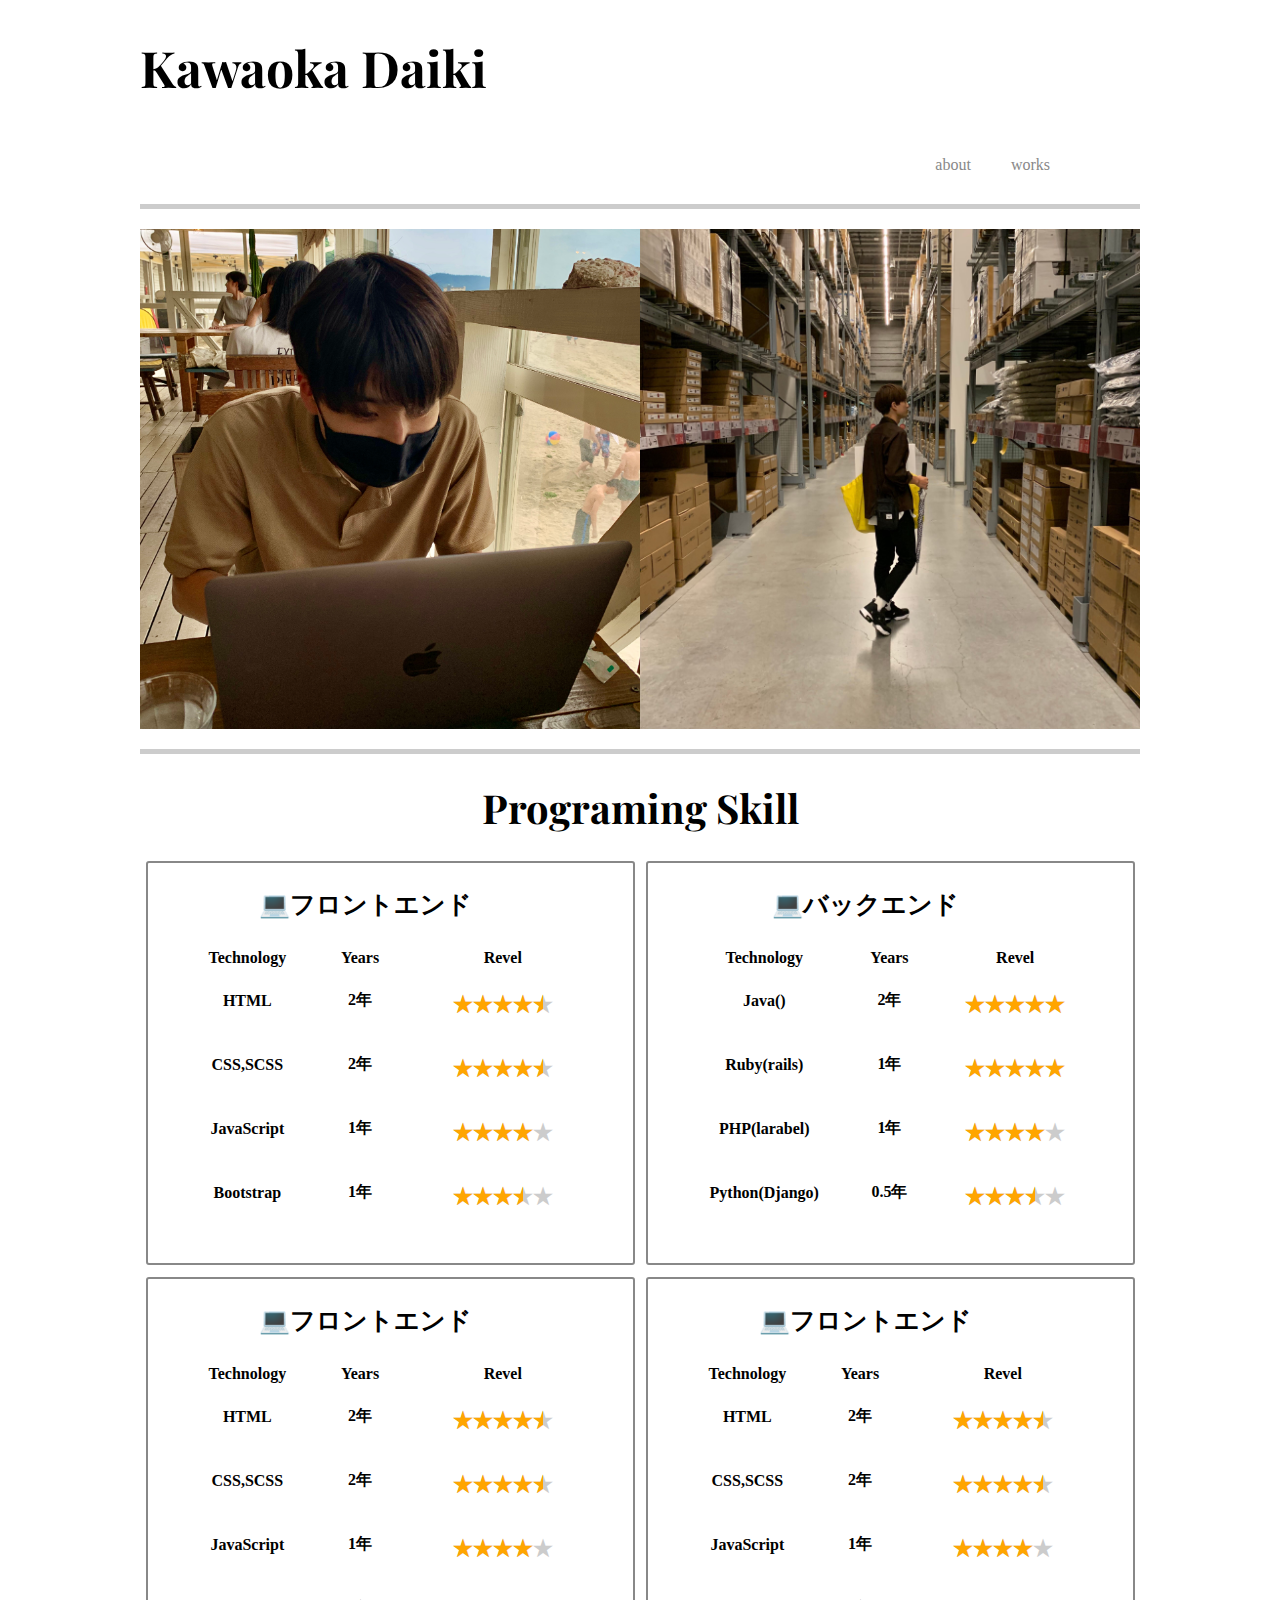
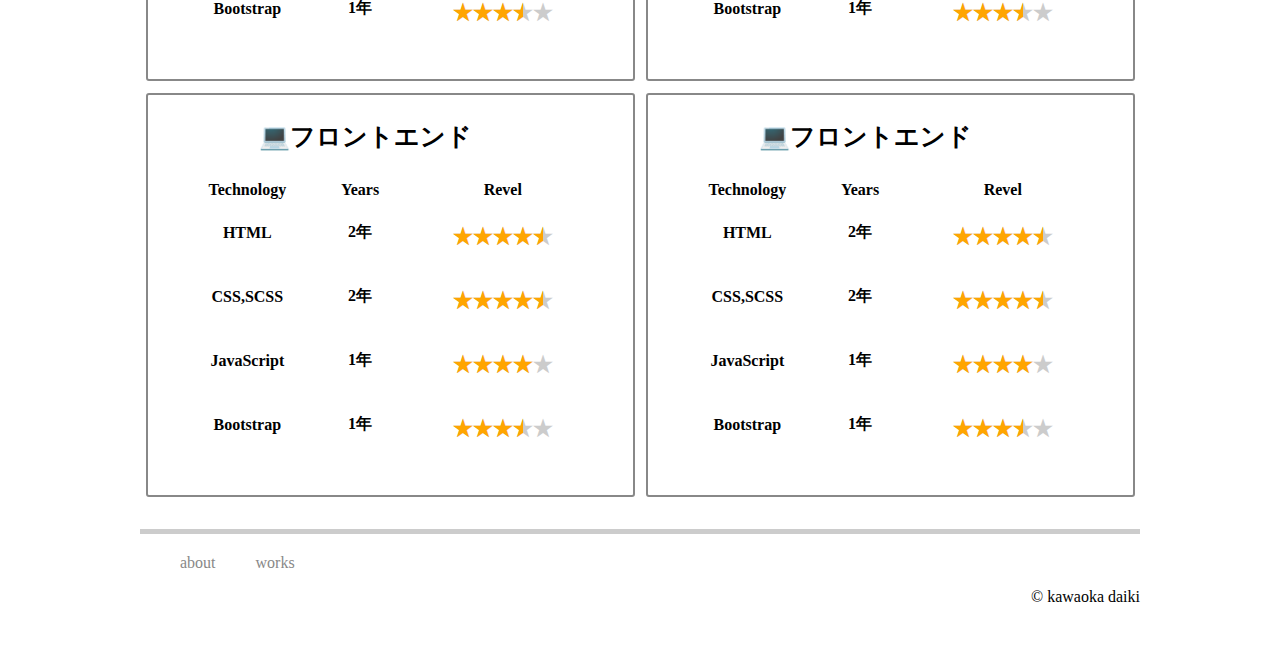
==== index.html @ 65410114 "first commit" ====
<!DOCTYPE html>
<html lang="ja">
<head>
  <meta charset="UTF-8">
  <meta name="viewport" content="width=device-width, initial-scale=1.0">
  <link href="css/style.css" rel="stylesheet" type="text/css">
  <link rel="stylesheet" href="https://use.fontawesome.com/releases/v5.5.0/css/all.css" integrity="sha384-B4dIYHKNBt8Bc12p+WXckhzcICo0wtJAoU8YZTY5qE0Id1GSseTk6S+L3BlXeVIU" crossorigin="anonymous">
  <link href="https://fonts.googleapis.com/css2?family=Playfair+Display:wght@500&display=swap" rel="stylesheet">
  <title>Document</title>
</head>
<body>
  <header>
    <h1 class="logo"><a href="index.html" class="logo-a">Kawaoka Daiki</a></h1>
    <nav>
      <ul class="page-change-nav">
        <li class="about"><a href="about.html" class="header-nav">about</a></li>
        <li class="works"><a href="#" class="header-nav">works</a></li>
      </ul>
    </nav>
    <ul class="snsbtniti">
      <li><a href="https://twitter.com/KawaokaD" class="flowbtn10"><i class="fab fa-twitter fa-fw"></i></a></li>
      <li><a href="https://www.instagram.com/k.daiki0807/" class="flowbtn10"><i class="fab fa-instagram fa-fw"></i></a></li>
      <li><a href="https://github.com/DaikiKawaoka" class="flowbtn10" aria-hidden="true"><i class="fab fa-github fa-fw"></i></a></li>
    </ul>
  </header>
  <main>
    <div class="main-top">
      <img src="img/IMG_5235.jpeg" class="main-img">
      <img src="img/IMG_4984.jpeg" class="main-img">
    </div>
    <div class="main-main">
      <h1 class="skill-title">Programing Skill</h1>
      <div class="skill-main">
        <div class="skill-matome-div">
          <div class="front-div skill-show">
            <table class="skill-table">
              <h3 class="skill-name">💻フロントエンド</h3>
              <tr>
                <th>Technology</th>
                <th>Years</th>
                <th>Revel</th>
              </tr>
              <tr class="skill-row">
                <th>HTML</th>
                <th>2年</th>
                <th><p class="rate rate4-5"></p></th>
              </tr>
              <tr class="skill-row">
                <th>CSS,SCSS</th>
                <th>2年</th>
                <th><p class="rate rate4-5"></p></th>
              </tr>
              <tr class="skill-row">
                <th>JavaScript</th>
                <th>1年</th>
                <th><p class="rate rate4"></p></th>
              </tr>
              <tr class="skill-row">
                <th>Bootstrap</th>
                <th>1年</th>
                <th><p class="rate rate3-5"></p></th>
              </tr>
            </table>
          </div>
          <div class="back-div skill-show">
            <table class="skill-table">
              <h3 class="skill-name">💻バックエンド</h3>
              <tr>
                <th>Technology</th>
                <th>Years</th>
                <th>Revel</th>
              </tr>
              <tr class="skill-row">
                <th>Java()</th>
                <th>2年</th>
                <th><p class="rate rate5"></p></th>
              </tr>
              <tr class="skill-row">
                <th>Ruby(rails)</th>
                <th>1年</th>
                <th><p class="rate rate5"></p></th>
              </tr>
              <tr class="skill-row">
                <th>PHP(larabel)</th>
                <th>1年</th>
                <th><p class="rate rate4"></p></th>
              </tr>
              <tr class="skill-row">
                <th>Python(Django)</th>
                <th>0.5年</th>
                <th><p class="rate rate3-5"></p></th>
              </tr>
            </table>
          </div>
        </div>
        <div class="skill-matome-div">
          <div class="db-div skill-show">
            <table class="skill-table">
              <h3 class="skill-name">💻フロントエンド</h3>
              <tr>
                <th>Technology</th>
                <th>Years</th>
                <th>Revel</th>
              </tr>
              <tr class="skill-row">
                <th>HTML</th>
                <th>2年</th>
                <th><p class="rate rate4-5"></p></th>
              </tr>
              <tr class="skill-row">
                <th>CSS,SCSS</th>
                <th>2年</th>
                <th><p class="rate rate4-5"></p></th>
              </tr>
              <tr class="skill-row">
                <th>JavaScript</th>
                <th>1年</th>
                <th><p class="rate rate4"></p></th>
              </tr>
              <tr class="skill-row">
                <th>Bootstrap</th>
                <th>1年</th>
                <th><p class="rate rate3-5"></p></th>
              </tr>
            </table>
          </div>
          <div class="infura-div skill-show">
            <table class="skill-table">
              <h3 class="skill-name">💻フロントエンド</h3>
              <tr>
                <th>Technology</th>
                <th>Years</th>
                <th>Revel</th>
              </tr>
              <tr class="skill-row">
                <th>HTML</th>
                <th>2年</th>
                <th><p class="rate rate4-5"></p></th>
              </tr>
              <tr class="skill-row">
                <th>CSS,SCSS</th>
                <th>2年</th>
                <th><p class="rate rate4-5"></p></th>
              </tr>
              <tr class="skill-row">
                <th>JavaScript</th>
                <th>1年</th>
                <th><p class="rate rate4"></p></th>
              </tr>
              <tr class="skill-row">
                <th>Bootstrap</th>
                <th>1年</th>
                <th><p class="rate rate3-5"></p></th>
              </tr>
            </table>
          </div>
        </div>
        <div class="skill-matome-div">
          <div class="other-div skill-show">
            <table class="skill-table">
              <h3 class="skill-name">💻フロントエンド</h3>
              <tr>
                <th>Technology</th>
                <th>Years</th>
                <th>Revel</th>
              </tr>
              <tr class="skill-row">
                <th>HTML</th>
                <th>2年</th>
                <th><p class="rate rate4-5"></p></th>
              </tr>
              <tr class="skill-row">
                <th>CSS,SCSS</th>
                <th>2年</th>
                <th><p class="rate rate4-5"></p></th>
              </tr>
              <tr class="skill-row">
                <th>JavaScript</th>
                <th>1年</th>
                <th><p class="rate rate4"></p></th>
              </tr>
              <tr class="skill-row">
                <th>Bootstrap</th>
                <th>1年</th>
                <th><p class="rate rate3-5"></p></th>
              </tr>
            </table>
          </div>
          <div class="sikaku-div skill-show">
            <table class="skill-table">
              <h3 class="skill-name">💻フロントエンド</h3>
              <tr>
                <th>Technology</th>
                <th>Years</th>
                <th>Revel</th>
              </tr>
              <tr class="skill-row">
                <th>HTML</th>
                <th>2年</th>
                <th><p class="rate rate4-5"></p></th>
              </tr>
              <tr class="skill-row">
                <th>CSS,SCSS</th>
                <th>2年</th>
                <th><p class="rate rate4-5"></p></th>
              </tr>
              <tr class="skill-row">
                <th>JavaScript</th>
                <th>1年</th>
                <th><p class="rate rate4"></p></th>
              </tr>
              <tr class="skill-row">
                <th>Bootstrap</th>
                <th>1年</th>
                <th><p class="rate rate3-5"></p></th>
              </tr>
            </table>
          </div>
        </div>
      </div>
    </div>
  </main>
  <footer>
    <nav>
      <ul class="footer-ul">
        <li class="about"><a href="#" class="header-nav">about</a></li>
        <li class="works"><a href="#" class="header-nav">works</a></li>
      </ul>
    </nav>
    <p class="footer-p">© kawaoka daiki</p>
  </footer>
</body>
</html>
---- css/style.css ----
body{
  margin: 0 auto 0 auto;
  padding: 0;
  width: 1000px;
  height: 100%;
}
header{
  display: flex;
  border-bottom: solid 5px #cccccc;
  padding-bottom: 70px;
}
.logo{
  font-size: 50px;
  font-family: 'Playfair Display', serif;
}
.logo-a{
  text-decoration: none;
  color: #000;
}

.page-change-nav{
  position: absolute;
  top:140px;
  right: 230px;
  list-style: none;
  display: flex;
}
/* a{
  padding: 12px 0 12px 0;
} */
.header-nav{
  text-decoration: none;
  color: #888888;
}
li{
  margin-left: 40px;
}
/* ボタン全体 */
.flowbtn10{
  display:inline-block;
  font-size:25px;
  margin-left: 25px;
  text-decoration:none;
  transition:.5s;
  color:#444;
  }
  .snsbtniti{
    display: flex;
    position: absolute;
    top: 50px;
    right: 230px;
    list-style: none;
  }

  .main-img{
    width: 500px;
    margin-bottom: 20px;
  }
  .main-top{
    display: flex;
    margin-top: 20px;
    border-bottom: solid 5px #cccccc;
  }
  .main-main{
  border-bottom: solid 5px #cccccc;
  margin-top: 20px;
  padding-bottom: 20px;
}
.skill-title{
  font-size: 40px;
  text-align: center;
  font-family: 'Playfair Display', serif;
}
/* .skill-main{
  width: 1000px;
  height: 800px;
  margin: 0 auto;
  border: #ccc solid;
} */
.skill-matome-div{
  display: flex;
  margin-bottom: 12px;
}
.skill-show{
  width: 485px;
  height: 400px;
  margin:0 auto;
  border: #888888 solid 2px;
  border-radius: 3px;
}
.skill-name{
  width: 90%;
  font-size: 25px;
  text-align: center;
}
.skill-table{
  width: 90%;
  margin: 0 auto;
}
.skill-row{
  height: 20px;
}

/* 星マーク ----------------------*/
.rate{
  position: relative;
  display: inline-block;
  width: 110px;
  height: 20px;
  font-size: 20px;
  }
  .rate::before,
  .rate::after{
  content: '★★★★★';
  }
  .rate::before{
  color: #ccc;
  }
  .rate::after{
  position: absolute;
  left:5px;
  top:0;
  color: #FFA500;
  overflow: hidden;
  }
  .rate.rate0::after{
  width: 0;
  }
  .rate.rate1::after{
  width: 1em;
  }
  .rate.rate1-5::after{
  width: 1.5em;
  }
  .rate.rate2::after{
  width: 2em;
  }
  .rate.rate2-5::after{
  width: 2.5em;
  }
  .rate.rate3::after{
  width: 3em;
  }
  .rate.rate3-5::after{
  width: 3.5em;
  }
  .rate.rate4::after{
  width: 4em;
  }
  .rate.rate4-5::after{
  width: 4.5em;
  }
  .rate.rate5::after{
  width: 5em;
  }
  /* -------------------------- */

footer{
  margin: 20px 0 0 0;
  height: 100px;
}
.footer-ul{
  display: flex;
  padding: 0;
  list-style: none;
}
.footer-p{
  text-align: right;
}
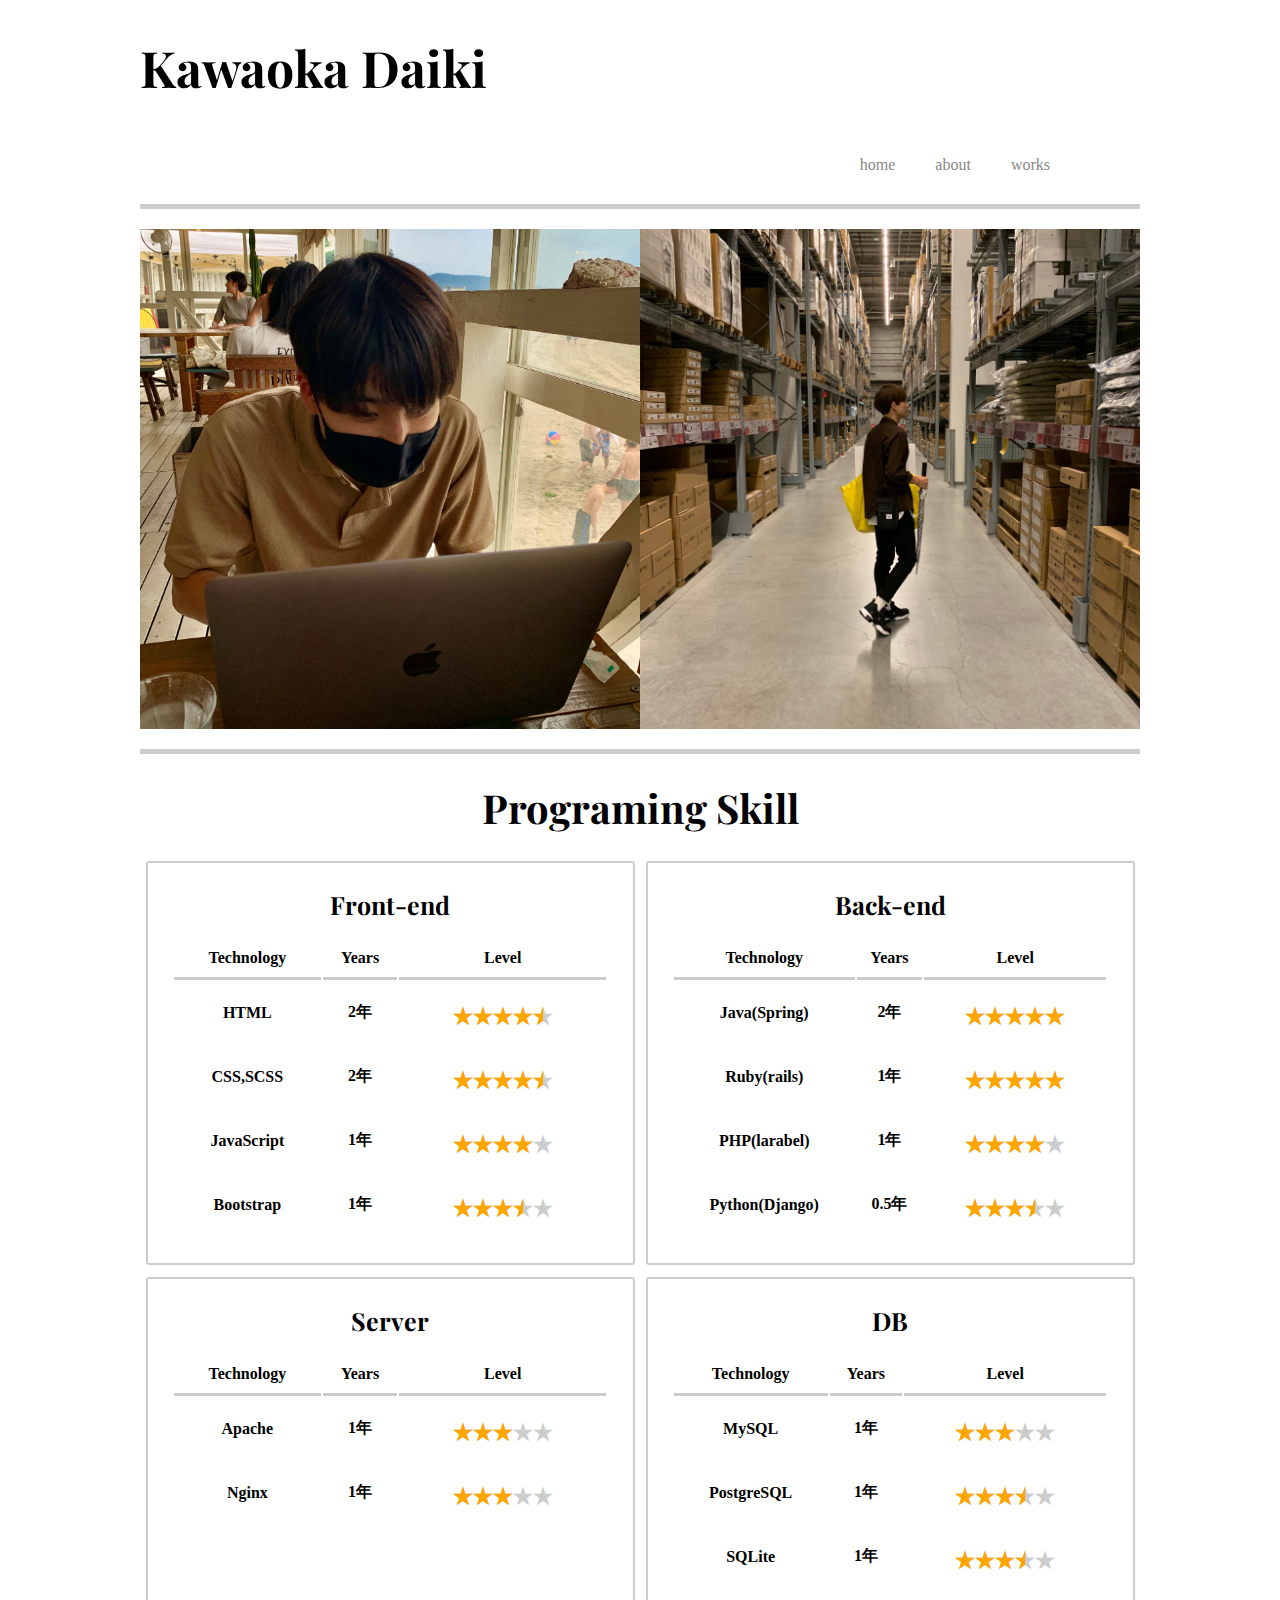
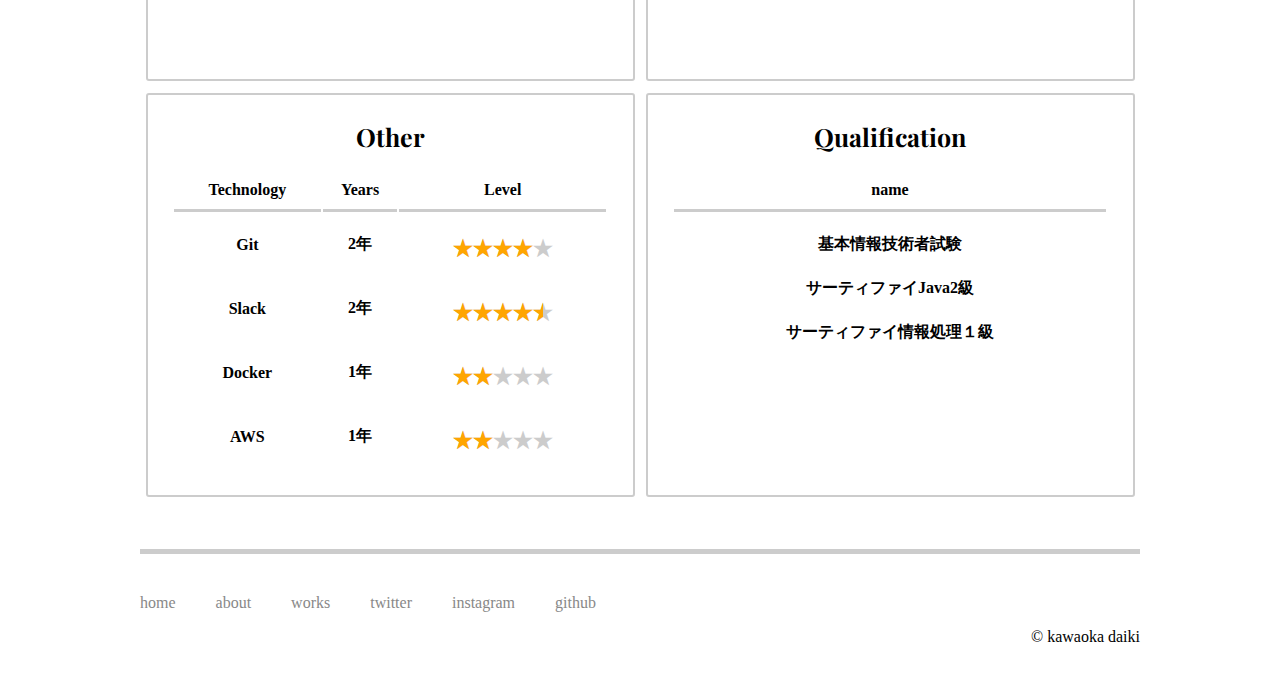
==== commit 388d1c9c: "create about page" ====
--- a/index.html
+++ b/index.html
@@ -6,21 +6,22 @@
   <link href="css/style.css" rel="stylesheet" type="text/css">
   <link rel="stylesheet" href="https://use.fontawesome.com/releases/v5.5.0/css/all.css" integrity="sha384-B4dIYHKNBt8Bc12p+WXckhzcICo0wtJAoU8YZTY5qE0Id1GSseTk6S+L3BlXeVIU" crossorigin="anonymous">
   <link href="https://fonts.googleapis.com/css2?family=Playfair+Display:wght@500&display=swap" rel="stylesheet">
-  <title>Document</title>
+  <title>Home Kawaoka Daiki</title>
 </head>
 <body>
   <header>
     <h1 class="logo"><a href="index.html" class="logo-a">Kawaoka Daiki</a></h1>
     <nav>
       <ul class="page-change-nav">
+        <li class="home"><a href="index.html" class="header-nav">home</a></li>
         <li class="about"><a href="about.html" class="header-nav">about</a></li>
-        <li class="works"><a href="#" class="header-nav">works</a></li>
+        <li class="works"><a href="works.html" class="header-nav">works</a></li>
       </ul>
     </nav>
     <ul class="snsbtniti">
-      <li><a href="https://twitter.com/KawaokaD" class="flowbtn10"><i class="fab fa-twitter fa-fw"></i></a></li>
-      <li><a href="https://www.instagram.com/k.daiki0807/" class="flowbtn10"><i class="fab fa-instagram fa-fw"></i></a></li>
-      <li><a href="https://github.com/DaikiKawaoka" class="flowbtn10" aria-hidden="true"><i class="fab fa-github fa-fw"></i></a></li>
+      <li><a href="https://twitter.com/KawaokaD" target="_blank" class="flowbtn10"><i class="fab fa-twitter fa-fw"></i></a></li>
+      <li><a href="https://www.instagram.com/k.daiki0807/" target="_blank" class="flowbtn10"><i class="fab fa-instagram fa-fw"></i></a></li>
+      <li><a href="https://github.com/DaikiKawaoka" target="_blank" class="flowbtn10" aria-hidden="true"><i class="fab fa-github fa-fw"></i></a></li>
     </ul>
   </header>
   <main>
@@ -34,11 +35,11 @@
         <div class="skill-matome-div">
           <div class="front-div skill-show">
             <table class="skill-table">
-              <h3 class="skill-name">💻フロントエンド</h3>
-              <tr>
-                <th>Technology</th>
-                <th>Years</th>
-                <th>Revel</th>
+              <h3 class="skill-name">Front-end</h3>
+              <tr>
+                <th class="aaa">Technology</th>
+                <th class="aaa">Years</th>
+                <th class="aaa">Level</th>
               </tr>
               <tr class="skill-row">
                 <th>HTML</th>
@@ -64,14 +65,14 @@
           </div>
           <div class="back-div skill-show">
             <table class="skill-table">
-              <h3 class="skill-name">💻バックエンド</h3>
-              <tr>
-                <th>Technology</th>
-                <th>Years</th>
-                <th>Revel</th>
-              </tr>
-              <tr class="skill-row">
-                <th>Java()</th>
+              <h3 class="skill-name">Back-end</h3>
+              <tr>
+                <th class="aaa">Technology</th>
+                <th class="aaa">Years</th>
+                <th class="aaa">Level</th>
+              </tr>
+              <tr class="skill-row">
+                <th>Java(Spring)</th>
                 <th>2年</th>
                 <th><p class="rate rate5"></p></th>
               </tr>
@@ -96,59 +97,44 @@
         <div class="skill-matome-div">
           <div class="db-div skill-show">
             <table class="skill-table">
-              <h3 class="skill-name">💻フロントエンド</h3>
-              <tr>
-                <th>Technology</th>
-                <th>Years</th>
-                <th>Revel</th>
-              </tr>
-              <tr class="skill-row">
-                <th>HTML</th>
-                <th>2年</th>
-                <th><p class="rate rate4-5"></p></th>
-              </tr>
-              <tr class="skill-row">
-                <th>CSS,SCSS</th>
-                <th>2年</th>
-                <th><p class="rate rate4-5"></p></th>
-              </tr>
-              <tr class="skill-row">
-                <th>JavaScript</th>
-                <th>1年</th>
-                <th><p class="rate rate4"></p></th>
-              </tr>
-              <tr class="skill-row">
-                <th>Bootstrap</th>
-                <th>1年</th>
-                <th><p class="rate rate3-5"></p></th>
+              <h3 class="skill-name">Server</h3>
+              <tr>
+                <th class="aaa">Technology</th>
+                <th class="aaa">Years</th>
+                <th class="aaa">Level</th>
+              </tr>
+              <tr class="skill-row">
+                <th>Apache</th>
+                <th>1年</th>
+                <th><p class="rate rate3"></p></th>
+              </tr>
+              <tr class="skill-row">
+                <th>Nginx</th>
+                <th>1年</th>
+                <th><p class="rate rate3"></p></th>
               </tr>
             </table>
           </div>
           <div class="infura-div skill-show">
             <table class="skill-table">
-              <h3 class="skill-name">💻フロントエンド</h3>
-              <tr>
-                <th>Technology</th>
-                <th>Years</th>
-                <th>Revel</th>
-              </tr>
-              <tr class="skill-row">
-                <th>HTML</th>
-                <th>2年</th>
-                <th><p class="rate rate4-5"></p></th>
-              </tr>
-              <tr class="skill-row">
-                <th>CSS,SCSS</th>
-                <th>2年</th>
-                <th><p class="rate rate4-5"></p></th>
-              </tr>
-              <tr class="skill-row">
-                <th>JavaScript</th>
-                <th>1年</th>
-                <th><p class="rate rate4"></p></th>
-              </tr>
-              <tr class="skill-row">
-                <th>Bootstrap</th>
+              <h3 class="skill-name">DB</h3>
+              <tr>
+                <th class="aaa">Technology</th>
+                <th class="aaa">Years</th>
+                <th class="aaa">Level</th>
+              </tr>
+              <tr class="skill-row">
+                <th>MySQL</th>
+                <th>1年</th>
+                <th><p class="rate rate3"></p></th>
+              </tr>
+              <tr class="skill-row">
+                <th>PostgreSQL</th>
+                <th>1年</th>
+                <th><p class="rate rate3-5"></p></th>
+              </tr>
+              <tr class="skill-row">
+                <th>SQLite</th>
                 <th>1年</th>
                 <th><p class="rate rate3-5"></p></th>
               </tr>
@@ -158,61 +144,48 @@
         <div class="skill-matome-div">
           <div class="other-div skill-show">
             <table class="skill-table">
-              <h3 class="skill-name">💻フロントエンド</h3>
-              <tr>
-                <th>Technology</th>
-                <th>Years</th>
-                <th>Revel</th>
-              </tr>
-              <tr class="skill-row">
-                <th>HTML</th>
+              <h3 class="skill-name">Other</h3>
+              <tr>
+                <th class="aaa">Technology</th>
+                <th class="aaa">Years</th>
+                <th class="aaa">Level</th>
+              </tr>
+              <tr class="skill-row">
+                <th>Git</th>
+                <th>2年</th>
+                <th><p class="rate rate4"></p></th>
+              </tr>
+              <tr class="skill-row">
+                <th>Slack</th>
                 <th>2年</th>
                 <th><p class="rate rate4-5"></p></th>
               </tr>
               <tr class="skill-row">
-                <th>CSS,SCSS</th>
-                <th>2年</th>
-                <th><p class="rate rate4-5"></p></th>
-              </tr>
-              <tr class="skill-row">
-                <th>JavaScript</th>
-                <th>1年</th>
-                <th><p class="rate rate4"></p></th>
-              </tr>
-              <tr class="skill-row">
-                <th>Bootstrap</th>
-                <th>1年</th>
-                <th><p class="rate rate3-5"></p></th>
+                <th>Docker</th>
+                <th>1年</th>
+                <th><p class="rate rate2"></p></th>
+              </tr>
+              <tr class="skill-row">
+                <th>AWS</th>
+                <th>1年</th>
+                <th><p class="rate rate2"></p></th>
               </tr>
             </table>
           </div>
           <div class="sikaku-div skill-show">
             <table class="skill-table">
-              <h3 class="skill-name">💻フロントエンド</h3>
-              <tr>
-                <th>Technology</th>
-                <th>Years</th>
-                <th>Revel</th>
-              </tr>
-              <tr class="skill-row">
-                <th>HTML</th>
-                <th>2年</th>
-                <th><p class="rate rate4-5"></p></th>
-              </tr>
-              <tr class="skill-row">
-                <th>CSS,SCSS</th>
-                <th>2年</th>
-                <th><p class="rate rate4-5"></p></th>
-              </tr>
-              <tr class="skill-row">
-                <th>JavaScript</th>
-                <th>1年</th>
-                <th><p class="rate rate4"></p></th>
-              </tr>
-              <tr class="skill-row">
-                <th>Bootstrap</th>
-                <th>1年</th>
-                <th><p class="rate rate3-5"></p></th>
+              <h3 class="skill-name">	Qualification</h3>
+              <tr class="skill-row">
+                <th class="skill-sikaku-row aaa">name</th>
+              </tr>
+              <tr class="skill-row">
+                <th class="skill-sikaku-row bbb">基本情報技術者試験</th>
+              </tr>
+              <tr class="skill-row skill-sikaku-row">
+                <th class="skill-sikaku-row">サーティファイJava2級</th>
+              </tr>
+              <tr class="skill-row skill-sikaku-row">
+                <th >サーティファイ情報処理１級</th>
               </tr>
             </table>
           </div>
@@ -223,8 +196,12 @@
   <footer>
     <nav>
       <ul class="footer-ul">
-        <li class="about"><a href="#" class="header-nav">about</a></li>
-        <li class="works"><a href="#" class="header-nav">works</a></li>
+        <li class="home footer-home"><a href="index.html" class="header-nav">home</a></li>
+        <li class="about"><a href="about.html" class="header-nav">about</a></li>
+        <li class="works"><a href="works.html" class="header-nav">works</a></li>
+        <li class="about"><a href="https://twitter.com/KawaokaD" target="_blank" class="header-nav">twitter</a></li>
+        <li class="works"><a href="https://www.instagram.com/k.daiki0807/" target="_blank" class="header-nav">instagram</a></li>
+        <li class="works"><a href="https://github.com/DaikiKawaoka" target="_blank" class="header-nav">github</a></li>
       </ul>
     </nav>
     <p class="footer-p">© kawaoka daiki</p>
--- a/css/style.css
+++ b/css/style.css
@@ -48,7 +48,7 @@
     display: flex;
     position: absolute;
     top: 50px;
-    right: 230px;
+    right: 220px;
     list-style: none;
   }
 
@@ -62,7 +62,6 @@
     border-bottom: solid 5px #cccccc;
   }
   .main-main{
-  border-bottom: solid 5px #cccccc;
   margin-top: 20px;
   padding-bottom: 20px;
 }
@@ -85,13 +84,15 @@
   width: 485px;
   height: 400px;
   margin:0 auto;
-  border: #888888 solid 2px;
+  border: #ccc solid 2px;
   border-radius: 3px;
 }
 .skill-name{
-  width: 90%;
+  width: 100%;
   font-size: 25px;
   text-align: center;
+  font-family: 'Playfair Display', serif;
+
 }
 .skill-table{
   width: 90%;
@@ -99,6 +100,16 @@
 }
 .skill-row{
   height: 20px;
+}
+.skill-sikaku-row{
+  padding-bottom: 20px;
+}
+.aaa{
+  padding-bottom: 10px;
+  border-bottom: #ccc solid;
+}
+.bbb{
+  padding-top: 20px;
 }
 
 /* 星マーク ----------------------*/
@@ -156,14 +167,47 @@
   /* -------------------------- */
 
 footer{
+  border-top: #ccc solid 5px;
   margin: 20px 0 0 0;
-  height: 100px;
+  height: 120px;
 }
 .footer-ul{
   display: flex;
   padding: 0;
   list-style: none;
+  margin-top: 40px;
 }
 .footer-p{
   text-align: right;
 }
+.footer-home{
+  margin-left: 0;
+}
+/* ----------------------------------- */
+
+/* about */
+
+.about-title{
+  margin-left: 20px;
+  font-size: 40px;
+  font-family: 'Playfair Display', serif;
+}
+.about-main-main{
+  display: flex;
+  padding-bottom: 40px;
+  border-bottom: #ccc solid 5px;
+}
+.about-img{
+  width: 250px;
+  border-radius: 2px;
+}
+.about-main-right{
+  margin-left: 40px;
+}
+.contact{
+}
+.mailaddress{
+  text-decoration:none;
+  color: #000;
+  font-family: 'Playfair Display', serif;
+}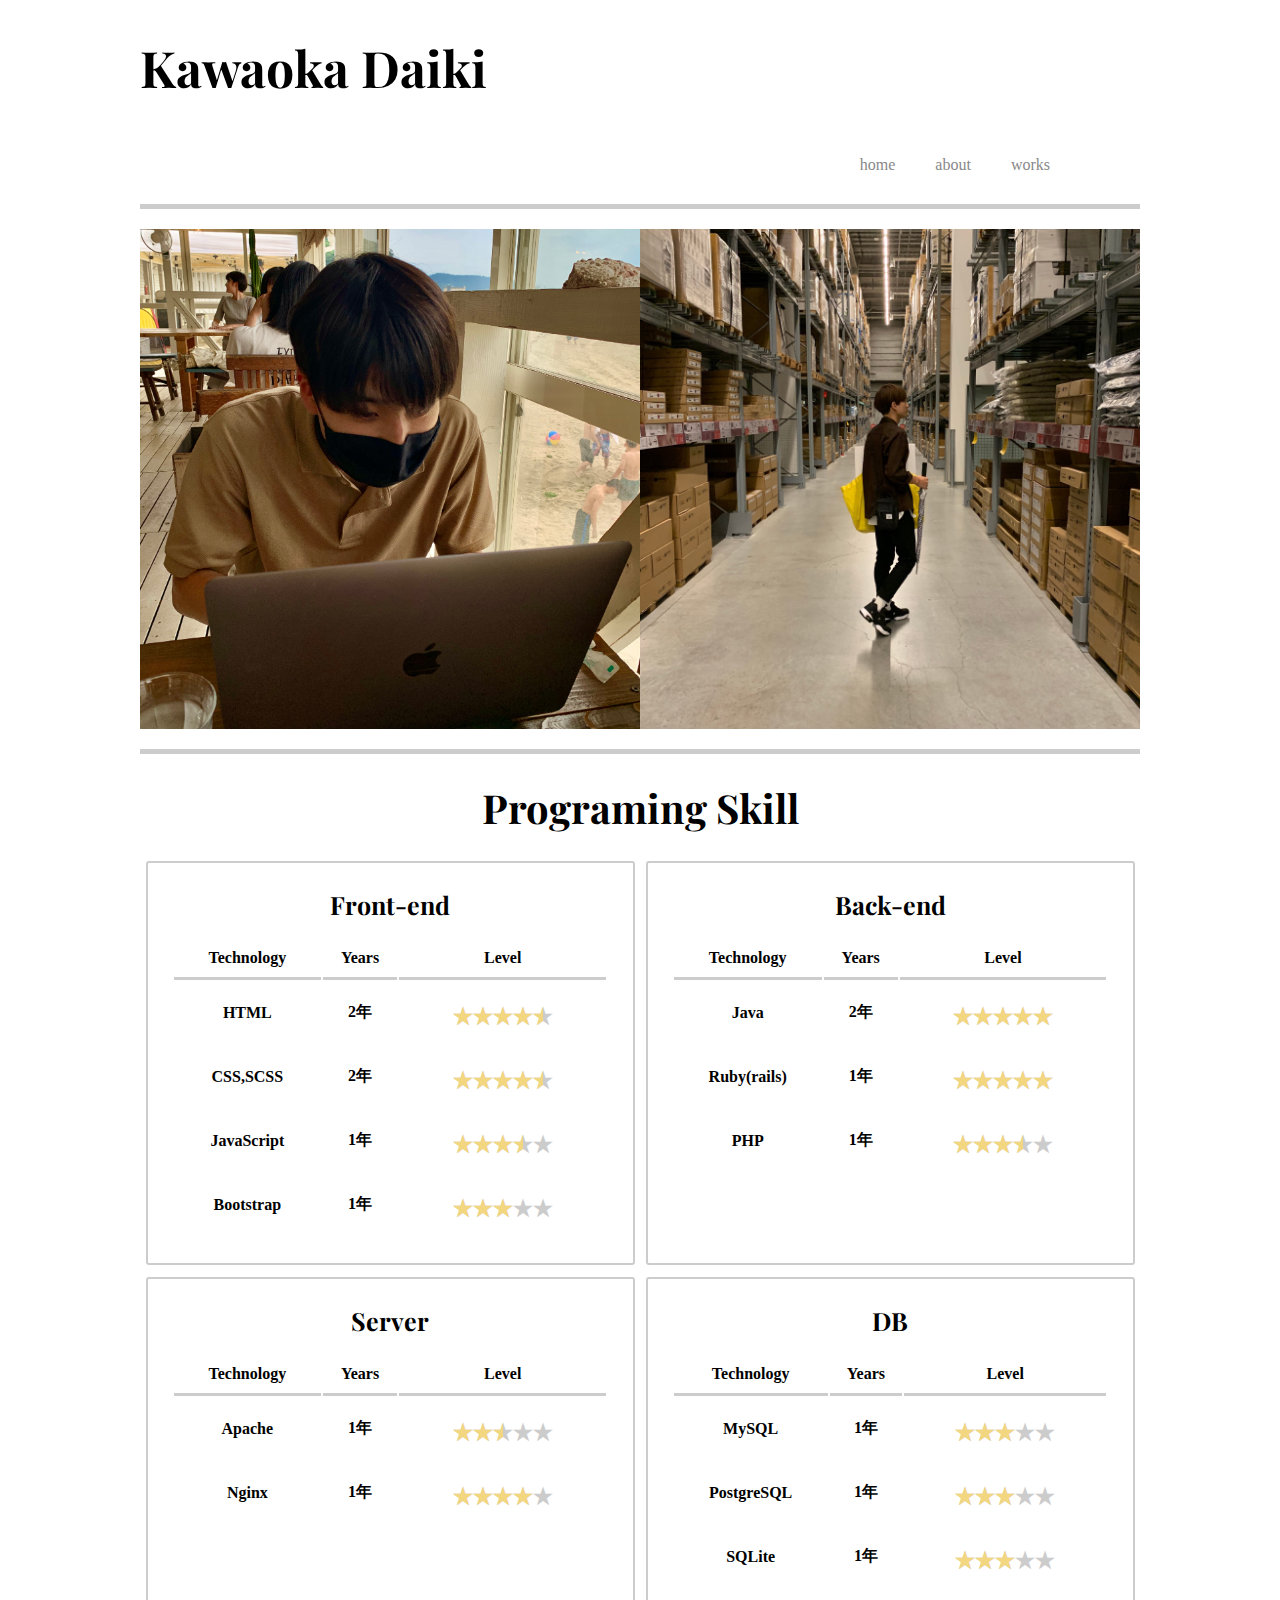
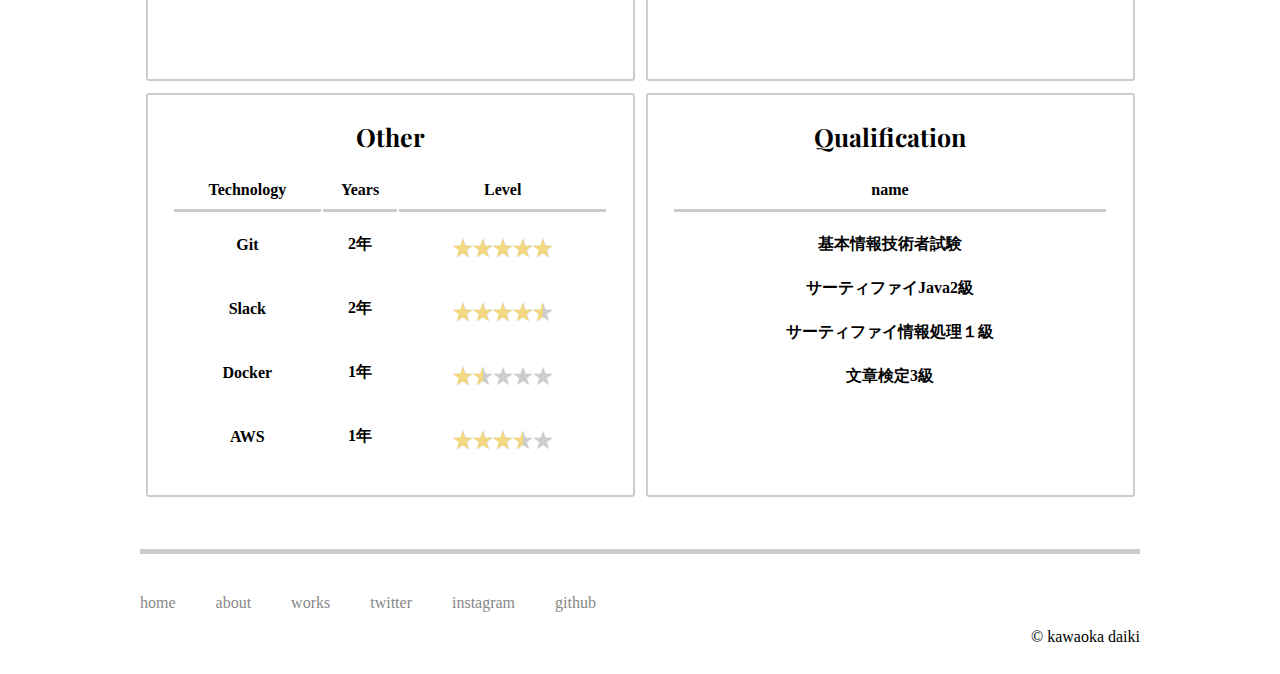
==== commit 6b06d018: "workspage" ====
--- a/index.html
+++ b/index.html
@@ -54,12 +54,12 @@
               <tr class="skill-row">
                 <th>JavaScript</th>
                 <th>1年</th>
-                <th><p class="rate rate4"></p></th>
+                <th><p class="rate rate3-5"></p></th>
               </tr>
               <tr class="skill-row">
                 <th>Bootstrap</th>
                 <th>1年</th>
-                <th><p class="rate rate3-5"></p></th>
+                <th><p class="rate rate3"></p></th>
               </tr>
             </table>
           </div>
@@ -72,7 +72,7 @@
                 <th class="aaa">Level</th>
               </tr>
               <tr class="skill-row">
-                <th>Java(Spring)</th>
+                <th>Java</th>
                 <th>2年</th>
                 <th><p class="rate rate5"></p></th>
               </tr>
@@ -82,15 +82,15 @@
                 <th><p class="rate rate5"></p></th>
               </tr>
               <tr class="skill-row">
-                <th>PHP(larabel)</th>
-                <th>1年</th>
-                <th><p class="rate rate4"></p></th>
-              </tr>
-              <tr class="skill-row">
+                <th>PHP</th>
+                <th>1年</th>
+                <th><p class="rate rate3-5"></p></th>
+              </tr>
+              <!-- <tr class="skill-row">
                 <th>Python(Django)</th>
                 <th>0.5年</th>
                 <th><p class="rate rate3-5"></p></th>
-              </tr>
+              </tr> -->
             </table>
           </div>
         </div>
@@ -106,12 +106,12 @@
               <tr class="skill-row">
                 <th>Apache</th>
                 <th>1年</th>
-                <th><p class="rate rate3"></p></th>
+                <th><p class="rate rate2-5"></p></th>
               </tr>
               <tr class="skill-row">
                 <th>Nginx</th>
                 <th>1年</th>
-                <th><p class="rate rate3"></p></th>
+                <th><p class="rate rate4"></p></th>
               </tr>
             </table>
           </div>
@@ -131,12 +131,12 @@
               <tr class="skill-row">
                 <th>PostgreSQL</th>
                 <th>1年</th>
-                <th><p class="rate rate3-5"></p></th>
+                <th><p class="rate rate3"></p></th>
               </tr>
               <tr class="skill-row">
                 <th>SQLite</th>
                 <th>1年</th>
-                <th><p class="rate rate3-5"></p></th>
+                <th><p class="rate rate3"></p></th>
               </tr>
             </table>
           </div>
@@ -153,7 +153,7 @@
               <tr class="skill-row">
                 <th>Git</th>
                 <th>2年</th>
-                <th><p class="rate rate4"></p></th>
+                <th><p class="rate rate5"></p></th>
               </tr>
               <tr class="skill-row">
                 <th>Slack</th>
@@ -163,12 +163,12 @@
               <tr class="skill-row">
                 <th>Docker</th>
                 <th>1年</th>
-                <th><p class="rate rate2"></p></th>
+                <th><p class="rate rate1-5"></p></th>
               </tr>
               <tr class="skill-row">
                 <th>AWS</th>
                 <th>1年</th>
-                <th><p class="rate rate2"></p></th>
+                <th><p class="rate rate3-5"></p></th>
               </tr>
             </table>
           </div>
@@ -185,7 +185,10 @@
                 <th class="skill-sikaku-row">サーティファイJava2級</th>
               </tr>
               <tr class="skill-row skill-sikaku-row">
-                <th >サーティファイ情報処理１級</th>
+                <th class="skill-sikaku-row">サーティファイ情報処理１級</th>
+              </tr>
+              <tr class="skill-row skill-sikaku-row">
+                <th class="skill-sikaku-row">文章検定3級</th>
               </tr>
             </table>
           </div>
--- a/css/style.css
+++ b/css/style.css
@@ -131,7 +131,7 @@
   position: absolute;
   left:5px;
   top:0;
-  color: #FFA500;
+  color: #f3d680;
   overflow: hidden;
   }
   .rate.rate0::after{
@@ -210,4 +210,9 @@
   text-decoration:none;
   color: #000;
   font-family: 'Playfair Display', serif;
+}
+
+.works-img{
+  margin-top: 20px;
+  width: 800px;
 }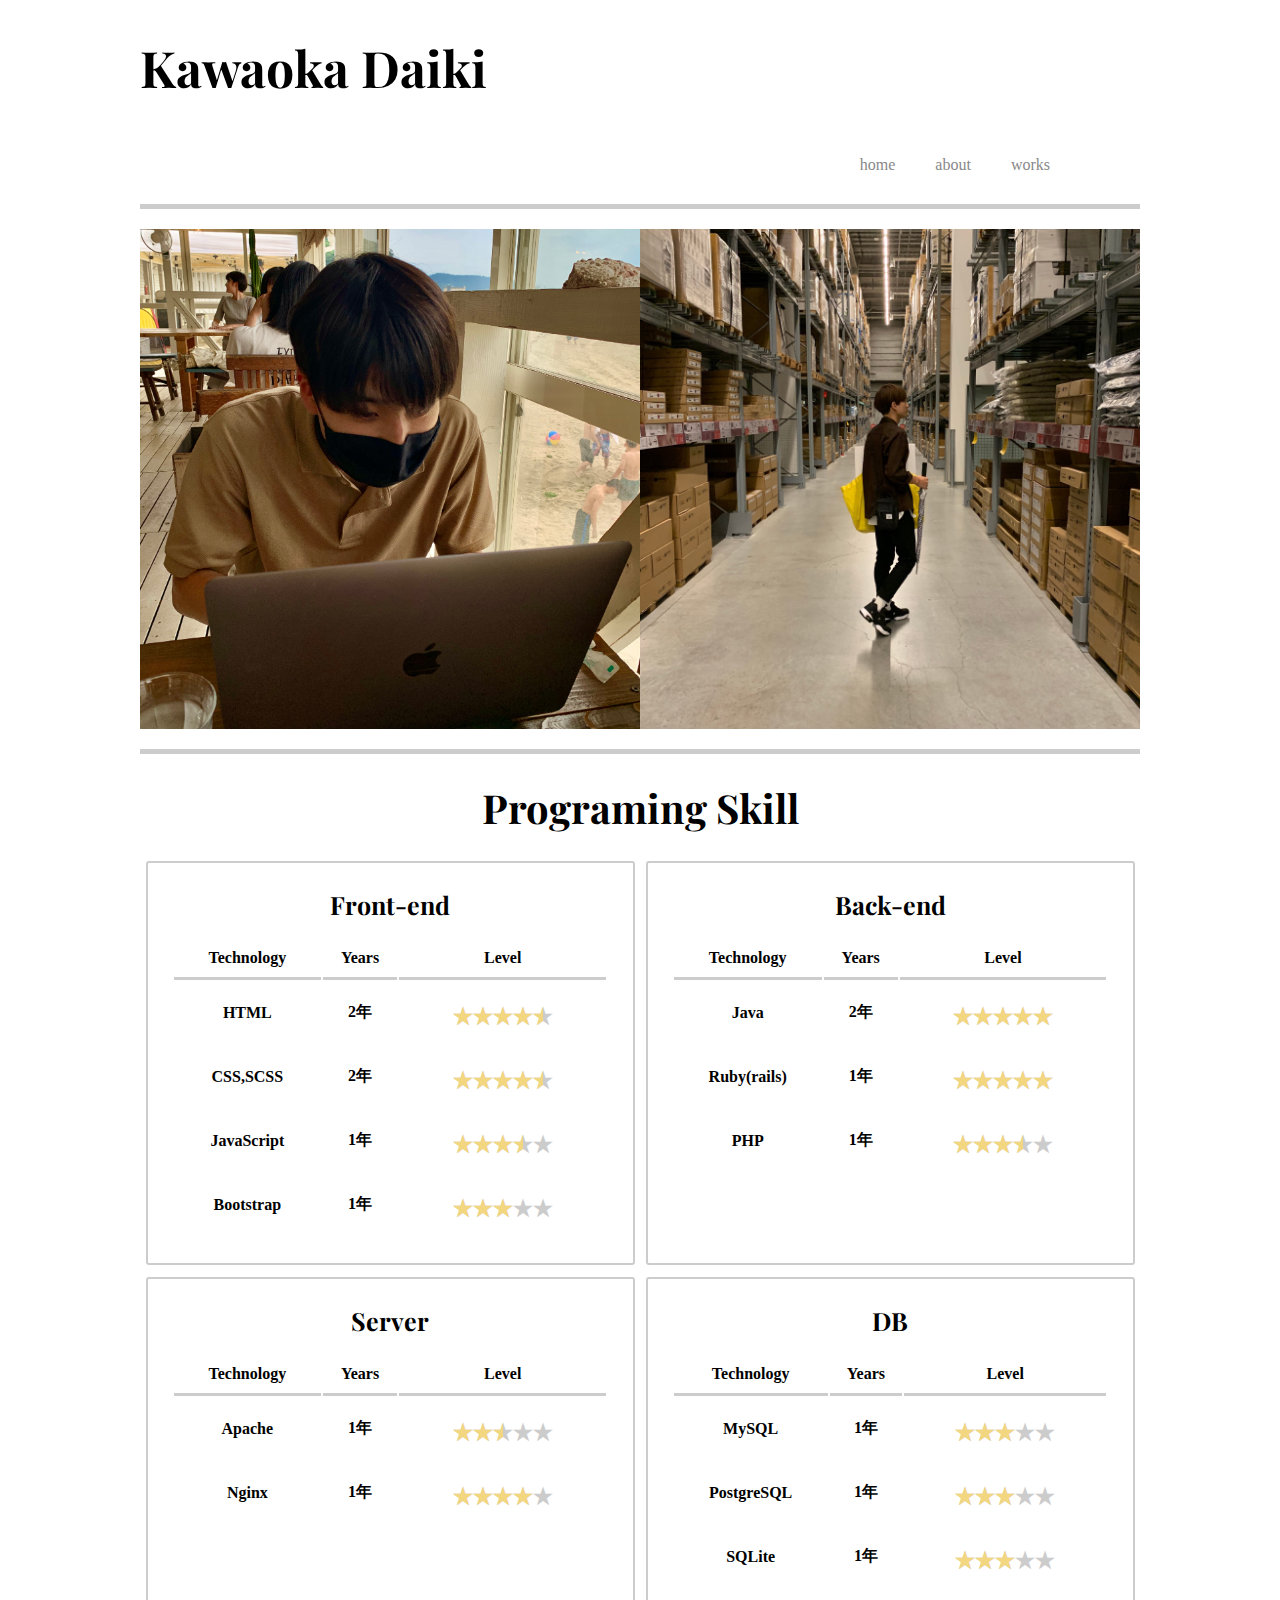
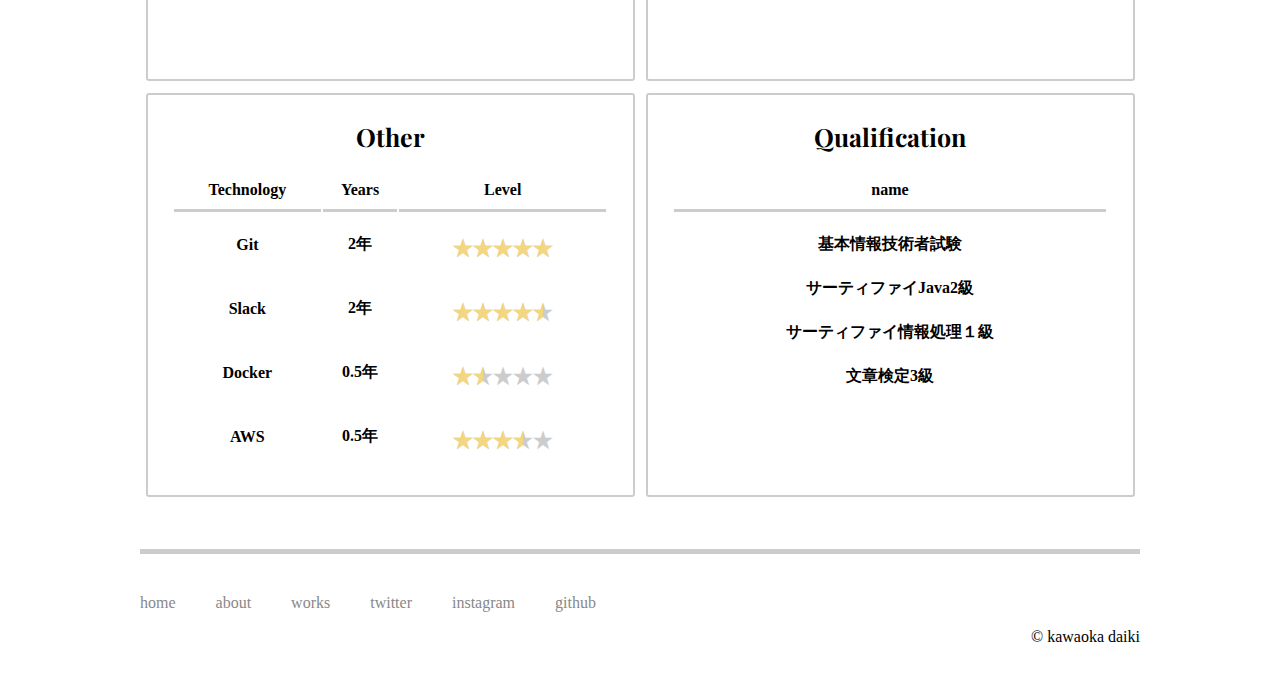
==== commit de385b24: "完成" ====
--- a/index.html
+++ b/index.html
@@ -162,12 +162,12 @@
               </tr>
               <tr class="skill-row">
                 <th>Docker</th>
-                <th>1年</th>
+                <th>0.5年</th>
                 <th><p class="rate rate1-5"></p></th>
               </tr>
               <tr class="skill-row">
                 <th>AWS</th>
-                <th>1年</th>
+                <th>0.5年</th>
                 <th><p class="rate rate3-5"></p></th>
               </tr>
             </table>
--- a/css/style.css
+++ b/css/style.css
@@ -204,8 +204,7 @@
 .about-main-right{
   margin-left: 40px;
 }
-.contact{
-}
+
 .mailaddress{
   text-decoration:none;
   color: #000;
@@ -215,4 +214,9 @@
 .works-img{
   margin-top: 20px;
   width: 800px;
+  border: #444 solid 1px;
+}
+.u22{
+  padding-bottom: 50px;
+  border-bottom: #ccc 1px solid;
 }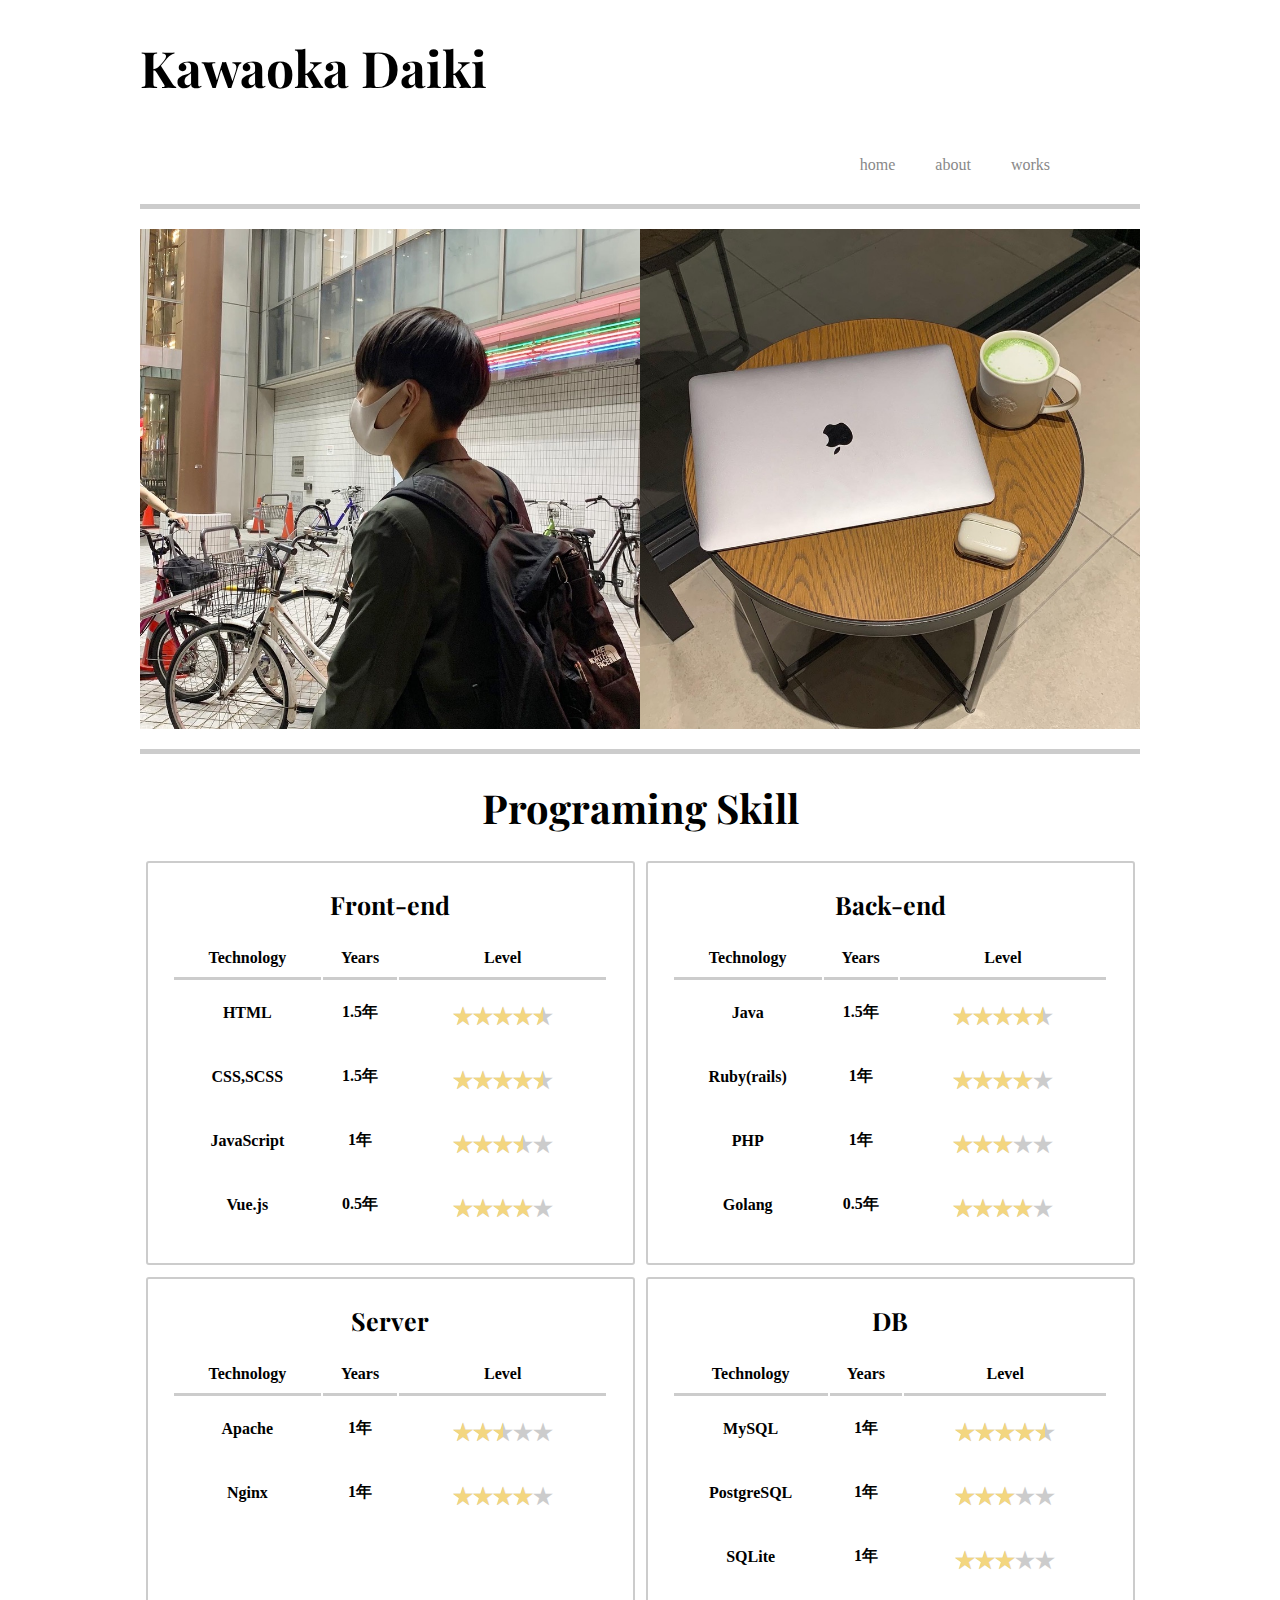
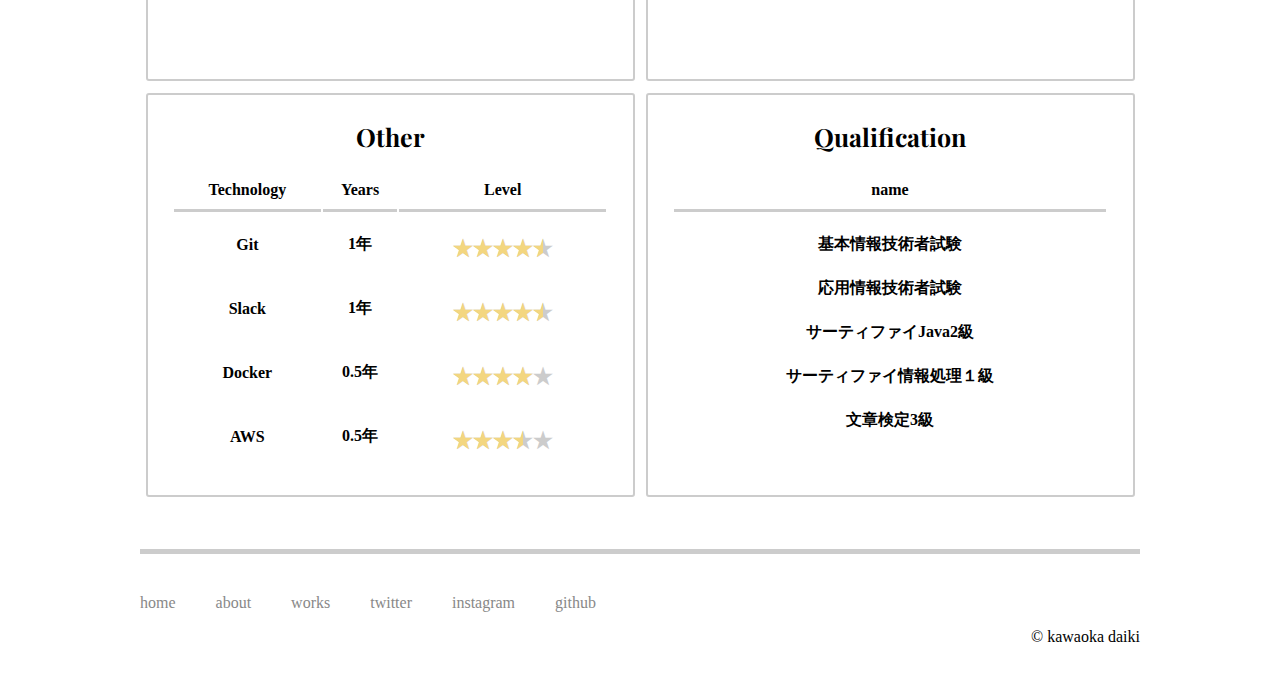
==== commit 0a0bf6ef: "画像変更" ====
--- a/index.html
+++ b/index.html
@@ -20,14 +20,14 @@
     </nav>
     <ul class="snsbtniti">
       <li><a href="https://twitter.com/KawaokaD" target="_blank" class="flowbtn10"><i class="fab fa-twitter fa-fw"></i></a></li>
-      <li><a href="https://www.instagram.com/k.daiki0807/" target="_blank" class="flowbtn10"><i class="fab fa-instagram fa-fw"></i></a></li>
+      <li><a href="https://www.instagram.com/____k.daiki____/" target="_blank" class="flowbtn10"><i class="fab fa-instagram fa-fw"></i></a></li>
       <li><a href="https://github.com/DaikiKawaoka" target="_blank" class="flowbtn10" aria-hidden="true"><i class="fab fa-github fa-fw"></i></a></li>
     </ul>
   </header>
   <main>
     <div class="main-top">
-      <img src="img/IMG_5235.jpeg" class="main-img">
-      <img src="img/IMG_4984.jpeg" class="main-img">
+      <img src="img/IMG_1.jpeg" class="main-img">
+      <img src="img/IMG_2.jpeg" class="main-img">
     </div>
     <div class="main-main">
       <h1 class="skill-title">Programing Skill</h1>
@@ -43,12 +43,12 @@
               </tr>
               <tr class="skill-row">
                 <th>HTML</th>
-                <th>2年</th>
+                <th>1.5年</th>
                 <th><p class="rate rate4-5"></p></th>
               </tr>
               <tr class="skill-row">
                 <th>CSS,SCSS</th>
-                <th>2年</th>
+                <th>1.5年</th>
                 <th><p class="rate rate4-5"></p></th>
               </tr>
               <tr class="skill-row">
@@ -57,34 +57,39 @@
                 <th><p class="rate rate3-5"></p></th>
               </tr>
               <tr class="skill-row">
-                <th>Bootstrap</th>
+                <th>Vue.js</th>
+                <th>0.5年</th>
+                <th><p class="rate rate4"></p></th>
+              </tr>
+            </table>
+          </div>
+          <div class="back-div skill-show">
+            <table class="skill-table">
+              <h3 class="skill-name">Back-end</h3>
+              <tr>
+                <th class="aaa">Technology</th>
+                <th class="aaa">Years</th>
+                <th class="aaa">Level</th>
+              </tr>
+              <tr class="skill-row">
+                <th>Java</th>
+                <th>1.5年</th>
+                <th><p class="rate rate4-5"></p></th>
+              </tr>
+              <tr class="skill-row">
+                <th>Ruby(rails)</th>
+                <th>1年</th>
+                <th><p class="rate rate4"></p></th>
+              </tr>
+              <tr class="skill-row">
+                <th>PHP</th>
                 <th>1年</th>
                 <th><p class="rate rate3"></p></th>
               </tr>
-            </table>
-          </div>
-          <div class="back-div skill-show">
-            <table class="skill-table">
-              <h3 class="skill-name">Back-end</h3>
-              <tr>
-                <th class="aaa">Technology</th>
-                <th class="aaa">Years</th>
-                <th class="aaa">Level</th>
-              </tr>
-              <tr class="skill-row">
-                <th>Java</th>
-                <th>2年</th>
-                <th><p class="rate rate5"></p></th>
-              </tr>
-              <tr class="skill-row">
-                <th>Ruby(rails)</th>
-                <th>1年</th>
-                <th><p class="rate rate5"></p></th>
-              </tr>
-              <tr class="skill-row">
-                <th>PHP</th>
-                <th>1年</th>
-                <th><p class="rate rate3-5"></p></th>
+              <tr class="skill-row">
+                <th>Golang</th>
+                <th>0.5年</th>
+                <th><p class="rate rate4"></p></th>
               </tr>
               <!-- <tr class="skill-row">
                 <th>Python(Django)</th>
@@ -126,7 +131,7 @@
               <tr class="skill-row">
                 <th>MySQL</th>
                 <th>1年</th>
-                <th><p class="rate rate3"></p></th>
+                <th><p class="rate rate4-5"></p></th>
               </tr>
               <tr class="skill-row">
                 <th>PostgreSQL</th>
@@ -152,18 +157,18 @@
               </tr>
               <tr class="skill-row">
                 <th>Git</th>
-                <th>2年</th>
-                <th><p class="rate rate5"></p></th>
+                <th>1年</th>
+                <th><p class="rate rate4-5"></p></th>
               </tr>
               <tr class="skill-row">
                 <th>Slack</th>
-                <th>2年</th>
+                <th>1年</th>
                 <th><p class="rate rate4-5"></p></th>
               </tr>
               <tr class="skill-row">
                 <th>Docker</th>
                 <th>0.5年</th>
-                <th><p class="rate rate1-5"></p></th>
+                <th><p class="rate rate4"></p></th>
               </tr>
               <tr class="skill-row">
                 <th>AWS</th>
@@ -180,6 +185,9 @@
               </tr>
               <tr class="skill-row">
                 <th class="skill-sikaku-row bbb">基本情報技術者試験</th>
+              </tr>
+              <tr class="skill-row skill-sikaku-row">
+                <th class="skill-sikaku-row">応用情報技術者試験</th>
               </tr>
               <tr class="skill-row skill-sikaku-row">
                 <th class="skill-sikaku-row">サーティファイJava2級</th>
@@ -203,11 +211,11 @@
         <li class="about"><a href="about.html" class="header-nav">about</a></li>
         <li class="works"><a href="works.html" class="header-nav">works</a></li>
         <li class="about"><a href="https://twitter.com/KawaokaD" target="_blank" class="header-nav">twitter</a></li>
-        <li class="works"><a href="https://www.instagram.com/k.daiki0807/" target="_blank" class="header-nav">instagram</a></li>
+        <li class="works"><a href="https://www.instagram.com/____k.daiki____/" target="_blank" class="header-nav">instagram</a></li>
         <li class="works"><a href="https://github.com/DaikiKawaoka" target="_blank" class="header-nav">github</a></li>
       </ul>
     </nav>
     <p class="footer-p">© kawaoka daiki</p>
   </footer>
 </body>
-</html>+</html>
